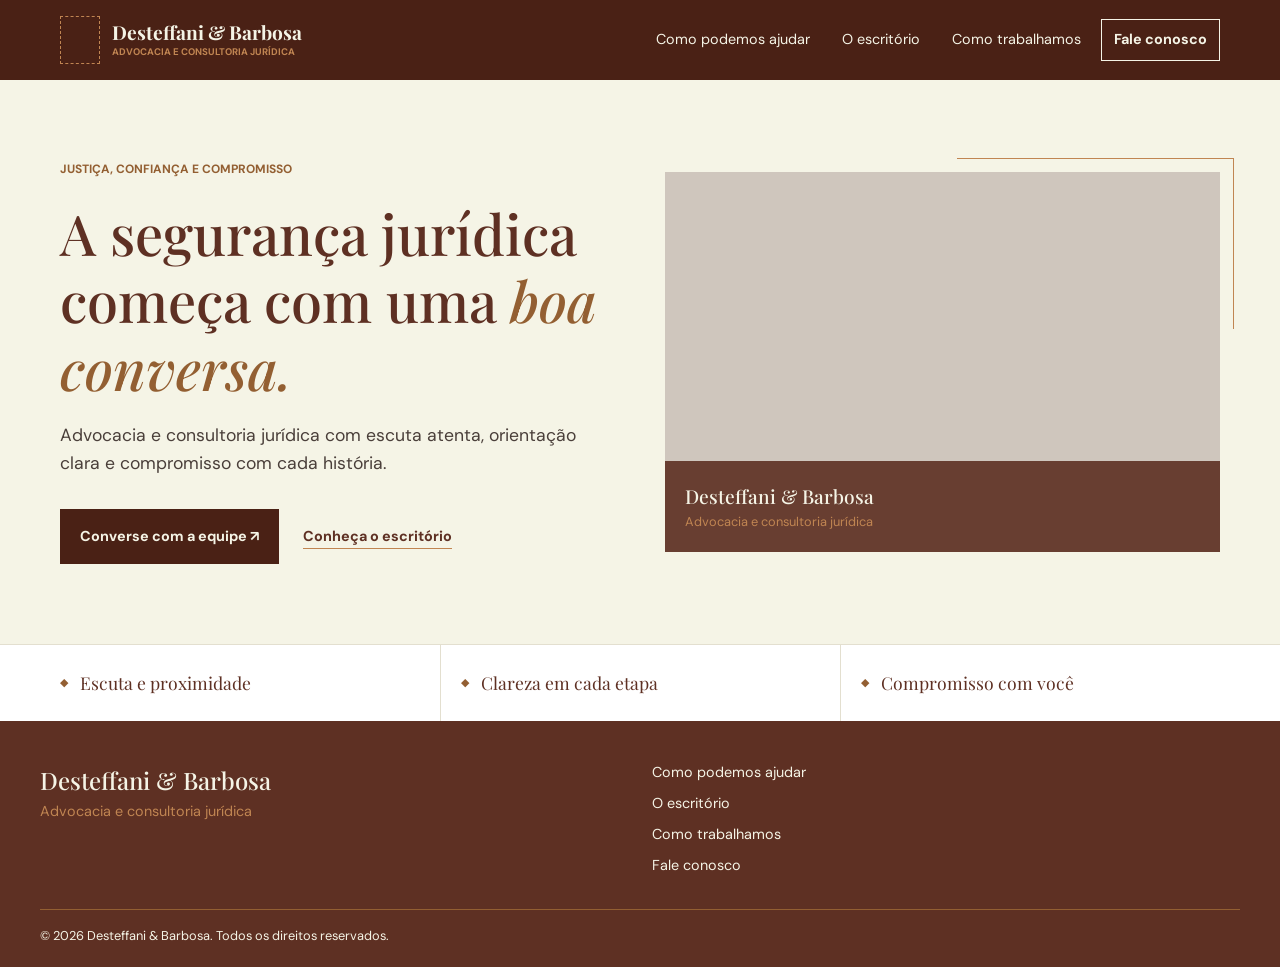
==== index.html @ bb2451e8 "Desenvolvimento das primeiras páginas (html + css)" ====
<!DOCTYPE html>
<html lang="pt-br">
    <head>
        <meta charset="UTF-8">
        <meta name="viewport" content="width=device-width, initial-scale=1.0">
        <link rel="stylesheet" href="index.css">
        <title>Desteffani &amp; Barbosa | Advocacia e Consultoria Jurídica</title>
    </head>
    <body>
        <header class="cabecalho">
            <div class="cabecalho-conteudo">
                <a href="index.html" class="logo-link">
                    <!-- Espaço da logo (trocar por <img> depois) -->
                    <div class="logo-imagem"></div>
                    <div class="logo-texto">
                        <strong>Desteffani &amp; Barbosa</strong>
                        <span>Advocacia e consultoria jurídica</span>
                    </div>
                </a>

                <input type="checkbox" class="menu-toggle" id="menu-toggle">
                <label for="menu-toggle" class="menu-botao" aria-label="Abrir menu">
                    <span></span>
                    <span></span>
                    <span></span>
                </label>

                <nav class="menu">
                    <a href="index.html">Como podemos ajudar</a>
                    <a href="index.html">O escritório</a>
                    <a href="index.html">Como trabalhamos</a>
                    <a href="index.html" class="menu-contato">Fale conosco</a>
                </nav>
            </div>
        </header>

        <main>
            <section class="hero">
                <div class="hero-conteudo">
                    <div class="hero-texto">
                        <p class="rotulo">Justiça, confiança e compromisso</p>
                        <h1>A segurança jurídica começa com uma <em>boa conversa.</em></h1>
                        <p class="hero-descricao">Advocacia e consultoria jurídica com escuta atenta, orientação clara e compromisso com cada história.</p>
                        <div class="hero-botoes">
                            <a href="index.html" class="botao">Converse com a equipe &#8599;</a>
                            <a href="index.html" class="link-simples">Conheça o escritório</a>
                        </div>
                    </div>

                    <div class="hero-imagem">
                        <!-- Espaço da imagem (trocar por <img> depois) -->
                        <div class="hero-imagem-espaco"></div>
                        <div class="hero-imagem-legenda">
                            <h2>Desteffani &amp; Barbosa</h2>
                            <p>Advocacia e consultoria jurídica</p>
                        </div>
                        <div class="hero-imagem-detalhe"></div>
                    </div>
                </div>
            </section>

            <section class="destaques">
                <div class="destaques-conteudo">
                    <div class="destaque">
                        <span class="destaque-icone">&#9670;</span>
                        <p>Escuta e proximidade</p>
                    </div>
                    <div class="destaque">
                        <span class="destaque-icone">&#9670;</span>
                        <p>Clareza em cada etapa</p>
                    </div>
                    <div class="destaque">
                        <span class="destaque-icone">&#9670;</span>
                        <p>Compromisso com você</p>
                    </div>
                </div>
            </section>

            <!-- <section class="servicos">
                <div class="servicos-conteudo">
                    <p class="rotulo">Como podemos ajudar</p>
                     Conteúdo desta seção ainda não aparece no design              </div>
            </section> -->
        </main>

        <footer class="rodape">
            <div class="rodape-conteudo">
                <div class="rodape-marca">
                    <h2>Desteffani &amp; Barbosa</h2>
                    <p>Advocacia e consultoria jurídica</p>
                </div>
                <nav class="rodape-links">
                    <a href="index.html">Como podemos ajudar</a>
                    <a href="index.html">O escritório</a>
                    <a href="index.html">Como trabalhamos</a>
                    <a href="index.html">Fale conosco</a>
                </nav>
            </div>
            <p class="rodape-copy">© 2026 Desteffani &amp; Barbosa. Todos os direitos reservados.</p>
        </footer>
    </body>
</html>
---- index.css ----
@import url('https://fonts.googleapis.com/css2?family=DM+Sans:ital,wght@0,400;0,500;0,700&family=Playfair+Display:ital,wght@0,400;0,500;0,700;1,400;1,500;1,700&display=swap');
:root {
  --fonte-titulo: "Playfair Display", serif;
  --fonte-texto: "DM Sans", sans-serif;
  --marrom: #5e3023;
  --marrom-escuro: #4a2115;
  --marrom-translucido: #5e3023e6;
  --dourado: #c08552;
  --bronze: #935f32;
  --creme: #f5f4e6;
  --branco: #ffffff;
  --texto: #4a3f3a;
  --linha: #e3dfcf;
  --espaco-imagem: #cfc6bd;
}

*{
  box-sizing: border-box;
  margin: 0;
  padding: 0;
}

body {
  font-family: var(--fonte-texto);
  background-color: var(--creme);
  color: var(--texto);
  line-height: 1.6;
}

/* CABEÇALHO */
.cabecalho {
  position: sticky;
  top: 0;
  z-index: 100;
  width: 100%;
  background-color: var(--marrom-escuro);
}

.cabecalho-conteudo {
  position: relative;
  max-width: 1200px;
  margin: 0 auto;
  padding: 16px 20px;
  display: flex;
  align-items: center;
  justify-content: space-between;
}

.logo-link {
  display: flex;
  align-items: center;
  gap: 12px;
  text-decoration: none;
}

.logo-imagem {
  width: 40px;
  height: 48px;
  border: 1px dashed var(--dourado);
}

.logo-texto strong {
  display: block;
  font-family: var(--fonte-titulo);
  font-size: 1.2rem;
  color: var(--creme);
  line-height: 1.2;
}

.logo-texto span {
  display: block;
  font-size: 0.6rem;
  font-weight: 700;
  text-transform: uppercase;
  color: var(--dourado);
}

/* MENU (desktop) */
.menu {
  display: flex;
  align-items: center;
  gap: 8px;
}

.menu a {
  text-decoration: none;
  color: var(--creme);
  font-size: 0.9rem;
  padding: 8px 12px;
  transition: background-color 0.2s, color 0.2s;
}

.menu a:hover {
  color: var(--dourado);
}

.menu a.menu-contato {
  border: 1px solid var(--creme);
  font-weight: 700;
}

.menu a.menu-contato:hover {
  background-color: var(--creme);
  color: var(--marrom-escuro);
}

/* o checkbox e o hambúrguer ficam ocultos no desktop */
.menu-toggle {
  position: absolute;
  opacity: 0;
  pointer-events: none;
}

.menu-botao {
  display: none;
}

@media (max-width: 800px) {
  .menu-botao {
    display: flex;
    flex-direction: column;
    gap: 5px;
    padding: 8px;
    cursor: pointer;
  }

  .menu-botao span {
    width: 26px;
    height: 3px;
    background-color: var(--creme);
    border-radius: 2px;
    transition: transform 0.3s, opacity 0.3s;
  }

  .menu-toggle:checked + .menu-botao span:nth-child(1) {
    transform: translateY(8px) rotate(45deg);
  }

  .menu-toggle:checked + .menu-botao span:nth-child(2) {
    opacity: 0;
  }

  .menu-toggle:checked + .menu-botao span:nth-child(3) {
    transform: translateY(-8px) rotate(-45deg);
  }

  .menu {
    position: absolute;
    top: 100%;
    right: 0;
    left: 0;
    background-color: var(--marrom-escuro);
    flex-direction: column;
    align-items: stretch;
    gap: 0;
    overflow: hidden;
    max-height: 0;
    transition: max-height 0.3s ease-out, padding 0.3s ease-out;
  }

  .menu-toggle:checked ~ .menu {
    max-height: 320px;
    padding: 12px 20px 20px;
  }

  .menu a.menu-contato {
    text-align: center;
    margin-top: 8px;
  }
}

/* HERO */
.hero-conteudo {
  display: grid;
  grid-template-columns: 1fr;
  gap: 50px;
  align-items: center;
  max-width: 1200px;
  margin: 0 auto;
  padding: 50px 20px;
}

.rotulo {
  font-size: 0.75rem;
  font-weight: 700;
  text-transform: uppercase;
  color: var(--bronze);
}

.hero-texto h1 {
  font-family: var(--fonte-titulo);
  font-size: 2.5rem;
  font-weight: 500;
  line-height: 1.2;
  color: var(--marrom);
  margin: 20px 0;
}

.hero-texto h1 em {
  color: var(--bronze);
  font-style: italic;
}

.hero-descricao {
  font-size: 1.1rem;
  max-width: 520px;
}

.hero-botoes {
  display: flex;
  flex-wrap: wrap;
  align-items: center;
  gap: 24px;
  margin-top: 32px;
}

.botao {
  background-color: var(--marrom-escuro);
  color: var(--creme);
  text-decoration: none;
  font-size: 0.9rem;
  font-weight: 700;
  padding: 16px 20px;
  transition: background-color 0.2s;
}

.botao:hover {
  background-color: var(--bronze);
}

.link-simples {
  color: var(--marrom);
  text-decoration: none;
  font-size: 0.9rem;
  font-weight: 700;
  border-bottom: 1px solid var(--dourado);
  transition: color 0.2s;
}

.link-simples:hover {
  color: var(--bronze);
}

/* imagem do hero (espaço reservado) */
.hero-imagem {
  position: relative;
}

.hero-imagem-espaco {
  width: 100%;
  height: 300px;
  background-color: var(--espaco-imagem);
}

.hero-imagem-legenda {
  position: absolute;
  bottom: 0;
  left: 0;
  right: 0;
  padding: 20px;
  background-color: var(--marrom-translucido);
  color: var(--creme);
}

.hero-imagem-legenda h2 {
  font-family: var(--fonte-titulo);
  font-size: 1.2rem;
  font-weight: 500;
}

.hero-imagem-legenda p {
  font-size: 0.8rem;
  color: var(--dourado);
}

.hero-imagem-detalhe {
  position: absolute;
  top: -10px;
  right: -10px;
  width: 50%;
  height: 45%;
  border-top: 1px solid var(--dourado);
  border-right: 1px solid var(--dourado);
  z-index: -1;
}

@media (min-width: 600px) {
  .hero-texto h1 { font-size: 3rem; }
  .hero-imagem-espaco { height: 380px; }
}

@media (min-width: 900px) {
  .hero-conteudo {
    grid-template-columns: 1fr 1fr;
    padding: 80px 20px;
  }
  .hero-texto h1 { font-size: 3.5rem; }
  .hero-imagem-espaco { height: 380px; }
  .hero-imagem-detalhe {
    top: -14px;
    right: -14px;
  }
}

/* DESTAQUES */
.destaques {
  background-color: var(--branco);
  border-top: 1px solid var(--linha);
}

.destaques-conteudo {
  display: grid;
  grid-template-columns: 1fr;
  max-width: 1200px;
  margin: 0 auto;
}

.destaque {
  display: flex;
  align-items: center;
  gap: 12px;
  padding: 24px 20px;
  border-top: 1px solid var(--linha);
}

.destaque:first-child {
  border-top: none;
}

.destaque-icone {
  color: var(--bronze);
  font-size: 0.7rem;
}

.destaque p {
  font-family: var(--fonte-titulo);
  font-size: 1.1rem;
  color: var(--marrom);
}

@media (min-width: 900px) {
  .destaques-conteudo { grid-template-columns: repeat(3, 1fr); }
  .destaque {
    border-top: none;
    border-left: 1px solid var(--linha);
  }
  .destaque:first-child { border-left: none; }
}

/* SERVIÇOS */
.servicos {
  background-color: var(--marrom-escuro);
  padding: 80px 20px;
}

.servicos-conteudo {
  max-width: 1200px;
  margin: 0 auto;
}

.servicos .rotulo {
  color: var(--dourado);
}

/* RODAPÉ */
.rodape {
  background-color: var(--marrom);
  color: var(--creme);
  padding: 40px 20px 20px;
}

.rodape-conteudo {
  display: grid;
  grid-template-columns: 1fr;
  gap: 24px;
  max-width: 1200px;
  margin: 0 auto;
}

.rodape-marca h2 {
  font-family: var(--fonte-titulo);
  font-size: 1.5rem;
  font-weight: 500;
}

.rodape-marca p {
  font-size: 0.9rem;
  color: var(--dourado);
}

.rodape-links {
  display: flex;
  flex-direction: column;
  gap: 8px;
}

.rodape-links a {
  color: var(--creme);
  text-decoration: none;
  font-size: 0.9rem;
}

.rodape-links a:hover {
  color: var(--dourado);
  text-decoration: underline;
}

.rodape-copy {
  max-width: 1200px;
  margin: 32px auto 0;
  padding-top: 16px;
  border-top: 1px solid var(--bronze);
  font-size: 0.8rem;
}

@media (min-width: 600px) {
  .rodape-conteudo { grid-template-columns: 1fr 1fr; }
}
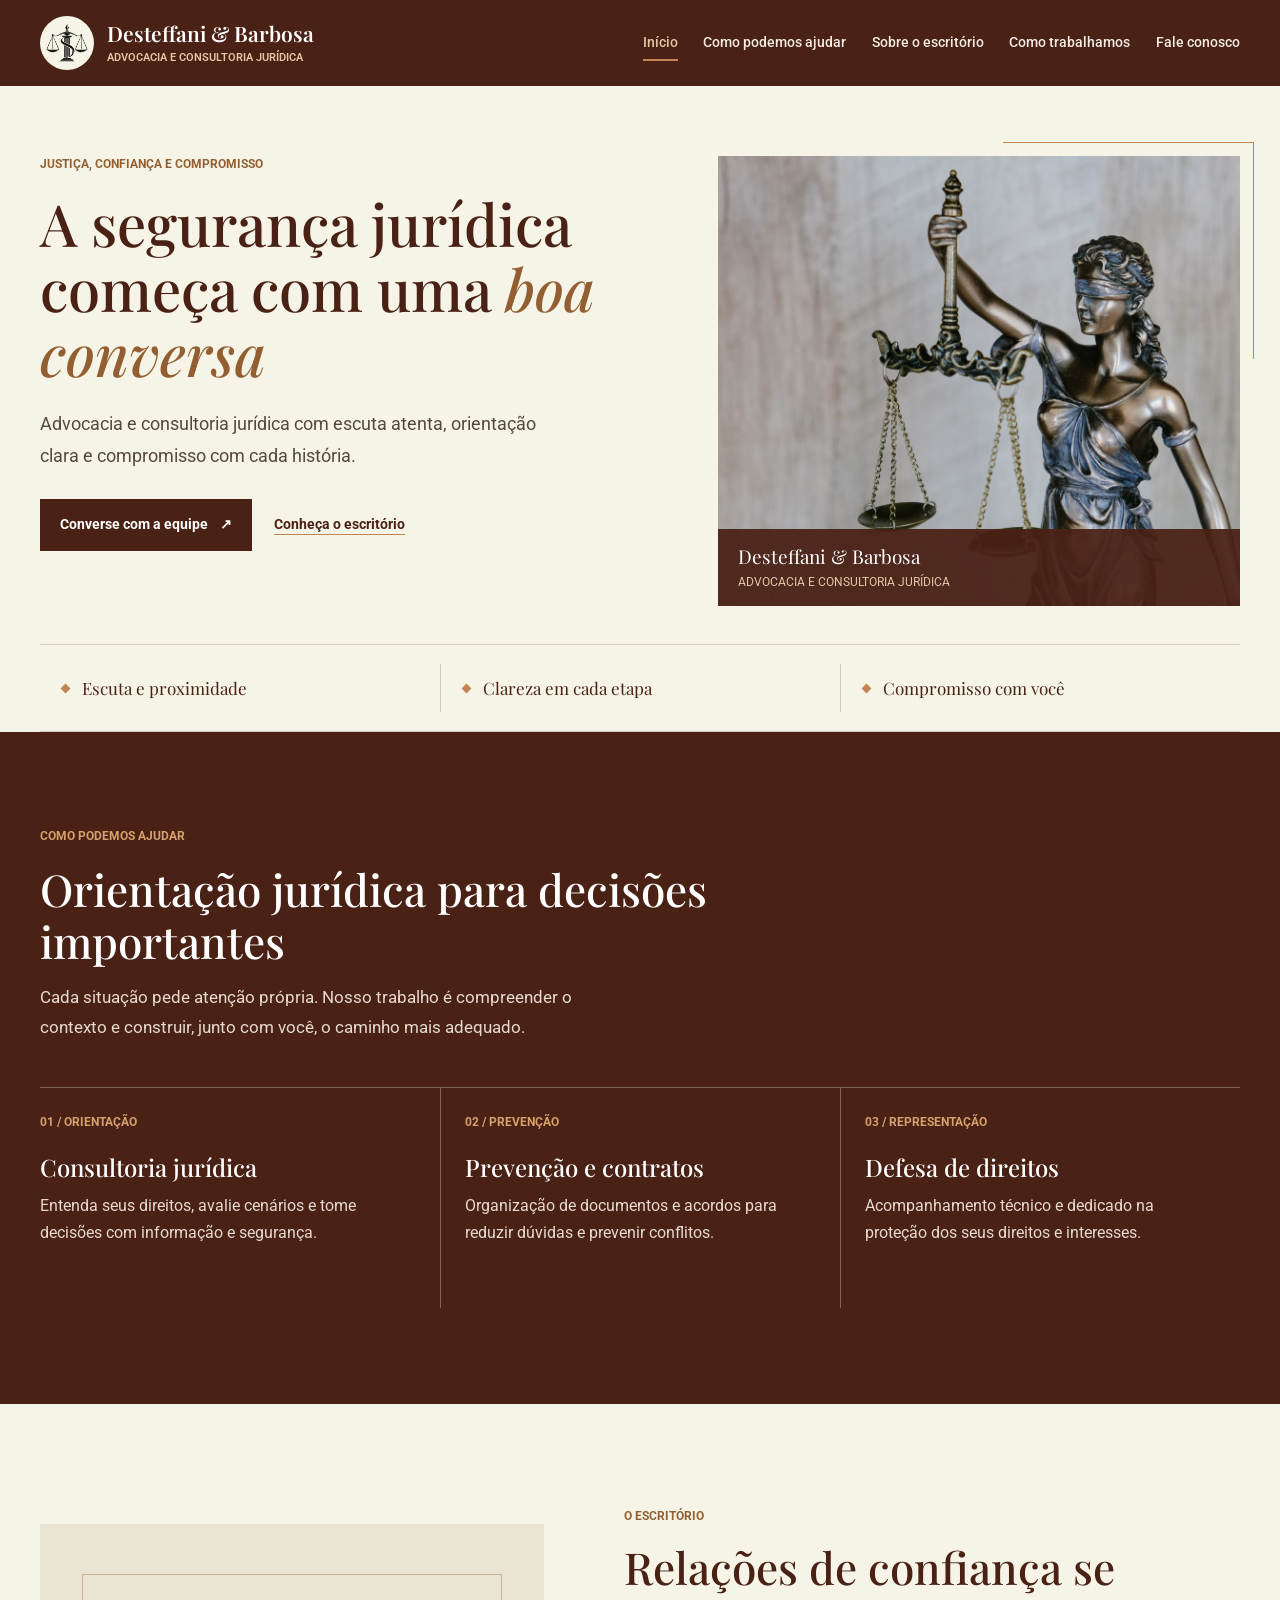
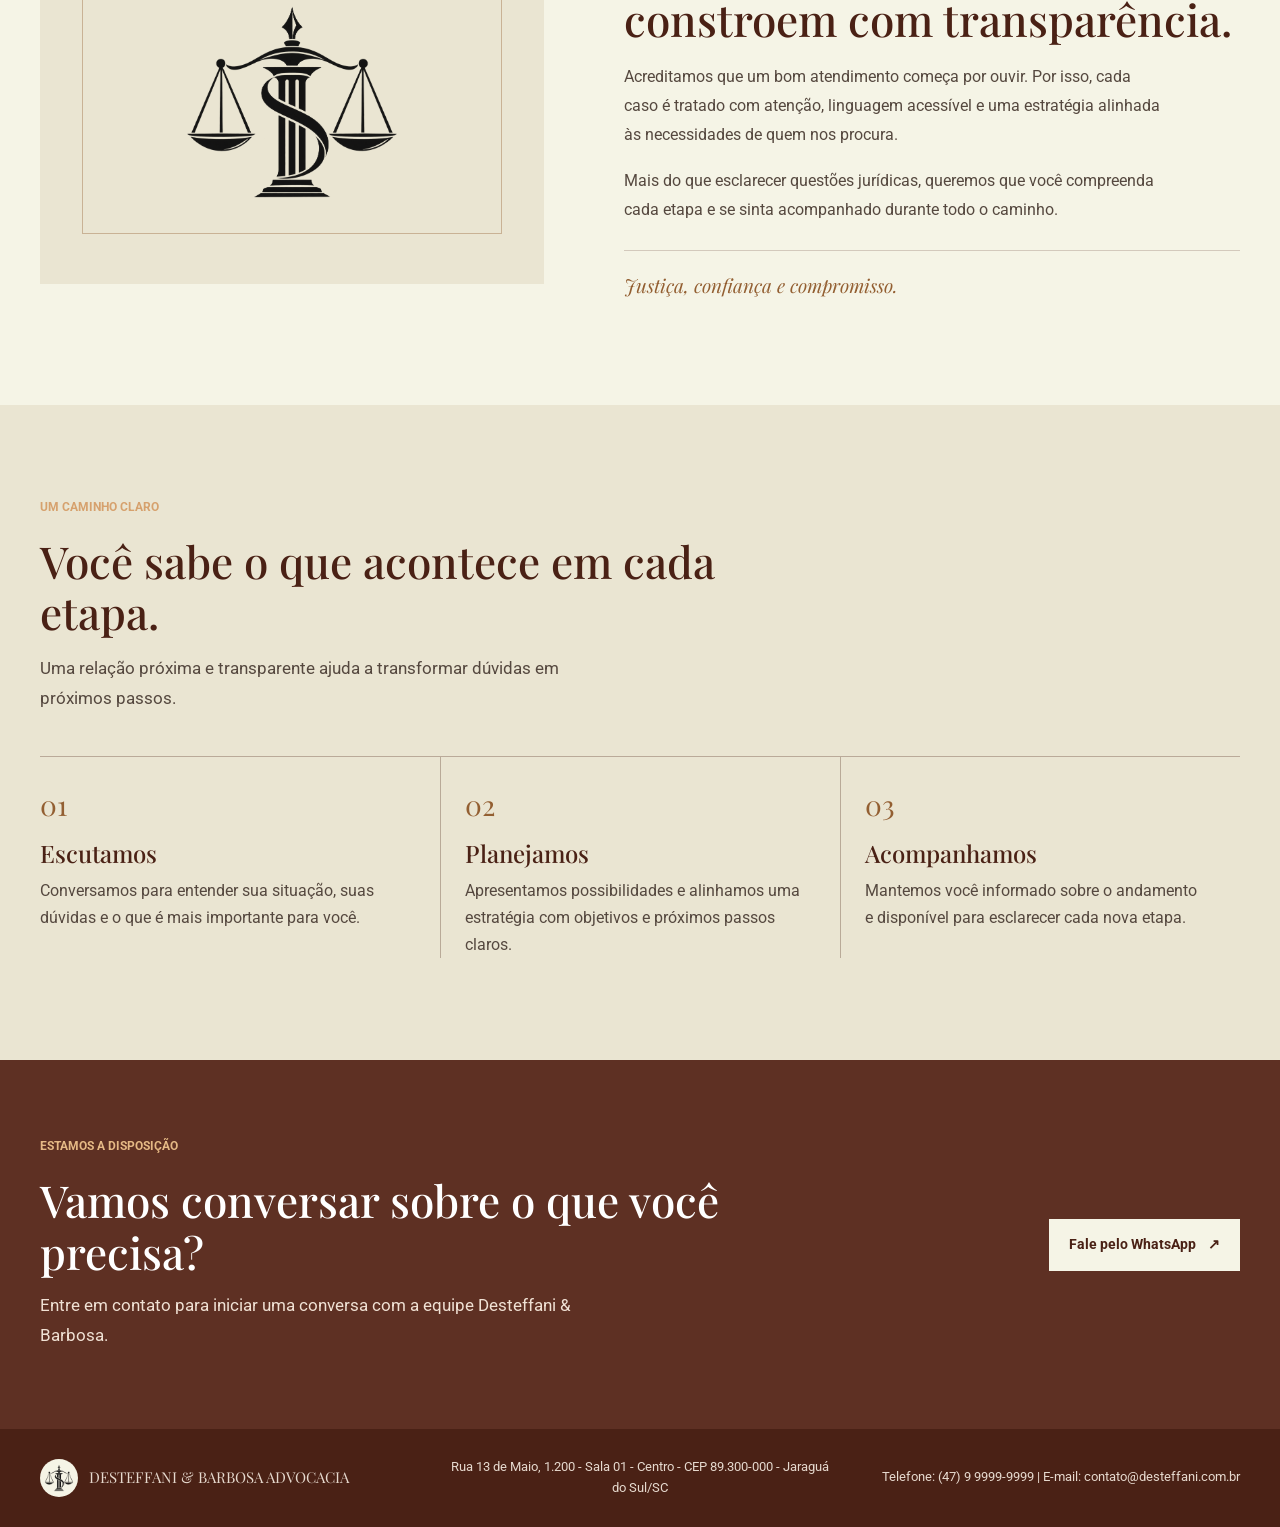
==== commit dd4b5adf: "feat: new user page" ====
--- a/index.html
+++ b/index.html
@@ -1,102 +1,152 @@
 <!DOCTYPE html>
-<html lang="pt-br">
-    <head>
-        <meta charset="UTF-8">
-        <meta name="viewport" content="width=device-width, initial-scale=1.0">
-        <link rel="stylesheet" href="index.css">
-        <title>Desteffani &amp; Barbosa | Advocacia e Consultoria Jurídica</title>
-    </head>
-    <body>
-        <header class="cabecalho">
-            <div class="cabecalho-conteudo">
-                <a href="index.html" class="logo-link">
-                    <!-- Espaço da logo (trocar por <img> depois) -->
-                    <div class="logo-imagem"></div>
-                    <div class="logo-texto">
-                        <strong>Desteffani &amp; Barbosa</strong>
-                        <span>Advocacia e consultoria jurídica</span>
-                    </div>
-                </a>
+<html lang="en">
+<head>
+    <meta charset="UTF-8">
+    <meta name="viewport" content="width=device-width, initial-scale=1.0">
+    <link rel="stylesheet" href="https://fonts.googleapis.com/css2?family=Material+Symbols+Outlined:opsz,wght,FILL,GRAD@20..48,100..700,0..1,-50..200&icon_names=menu"/>
+    <link rel="preconnect" href="https://fonts.googleapis.com">
+    <link rel="preconnect" href="https://fonts.gstatic.com" crossorigin>
+    <link href="https://fonts.googleapis.com/css2?family=Playfair+Display:ital,wght@0,400..900;1,400..900&display=swap" rel="stylesheet">
+    <link href="https://fonts.googleapis.com/css2?family=Roboto:ital,wght@0,300..700;1,300..700&display=swap" rel="stylesheet">
+    <title>DESTEFFANI & BARBOSA ADVOCACIA</title>
+    <link rel="stylesheet" href="./style.css">
+    <script src="./script.js" defer></script>
+</head>
+<body>
+    <header>
+        <div id="header-titulo">
+            <img src="./imgs/logo.png" alt="Logotipo da empresa">
+            <div id="header-titulo-texto">
+                <p id="nome-empresa">Desteffani & Barbosa</p>
+                <p id="subtitulo">ADVOCACIA E CONSULTORIA JURÍDICA</p>
+            </div>
+        </div>
+        
+        <span class="material-symbols-outlined" id="menu-icon">menu</span>
 
-                <input type="checkbox" class="menu-toggle" id="menu-toggle">
-                <label for="menu-toggle" class="menu-botao" aria-label="Abrir menu">
-                    <span></span>
-                    <span></span>
-                    <span></span>
-                </label>
+        <nav id="nav-bar">
+            <ul id="nav-list">
+                <li><a href="#inicio">Início</a></li>
+                <li><a href="#atuacao">Como podemos ajudar</a></li>
+                <li><a href="#escritorio">Sobre o escritório</a></li>
+                <li><a href="#processo">Como trabalhamos</a></li>
+                <li><a href="#contato">Fale conosco</a></li>
+            </ul>
+        </nav>
+    </header>
 
-                <nav class="menu">
-                    <a href="index.html">Como podemos ajudar</a>
-                    <a href="index.html">O escritório</a>
-                    <a href="index.html">Como trabalhamos</a>
-                    <a href="index.html" class="menu-contato">Fale conosco</a>
-                </nav>
+    <section id="inicio">
+        <div id="inicio-texto">
+            <p>JUSTIÇA, CONFIANÇA E COMPROMISSO</p>
+            <h1>A segurança jurídica começa com uma <em>boa conversa</em></h1>
+            <p>Advocacia e consultoria jurídica com escuta atenta, orientação clara e compromisso com cada história.</p>
+
+            <button id="botao-contato-1">Converse com a equipe <span aria-hidden="true">↗</span></button>
+            <a href="#escritorio">Conheça o escritório</a>
+        </div>
+
+        <div id="inicio-imagem">
+            <img src="./imgs/estatua-da-justica.avif" alt="Estátua da justiça segurando uma balança e uma espada" id="estatua-da-justica">
+            <figcaption>
+                <p id="nome-empresa">Desteffani & Barbosa</p>
+                <p id="subtitulo">ADVOCACIA E CONSULTORIA JURÍDICA</p>
+            </figcaption>
+        </div>
+
+        <div id="inicio-pontos">
+            <div><span class="ponto-topic"></span><p>Escuta e proximidade</p></div>
+            <div><span class="ponto-topic"></span><p>Clareza em cada etapa</p></div>
+            <div><span class="ponto-topic"></span><p>Compromisso com você</p></div>
+        </div>
+    </section>
+
+    <section id="atuacao">
+        <div id="atuacao-texto">
+            <p>Como podemos ajudar</p>
+            <h2>Orientação jurídica para decisões importantes</h2>
+            <p>Cada situação pede atenção própria. Nosso trabalho é compreender o contexto e construir, junto com você, o caminho mais adequado.</p>
+        </div>
+
+        <div id="atuacao-cards">
+            <div id="card-1">
+                <p>01 / ORIENTAÇÃO</p>
+                <h3>Consultoria jurídica</h3>
+                <p>Entenda seus direitos, avalie cenários e tome decisões com informação e segurança.</p>
             </div>
-        </header>
+            <div id="card-2">
+                <p>02 / PREVENÇÃO</p>
+                <h3>Prevenção e contratos</h3>
+                <p>Organização de documentos e acordos para reduzir dúvidas e prevenir conflitos.</p>
+            </div>
+            <div id="card-3">
+                <p>03 / REPRESENTAÇÃO</p>
+                <h3>Defesa de direitos</h3>
+                <p>Acompanhamento técnico e dedicado na proteção dos seus direitos e interesses.</p>
+            </div>
+        </div>
+    </section>
 
-        <main>
-            <section class="hero">
-                <div class="hero-conteudo">
-                    <div class="hero-texto">
-                        <p class="rotulo">Justiça, confiança e compromisso</p>
-                        <h1>A segurança jurídica começa com uma <em>boa conversa.</em></h1>
-                        <p class="hero-descricao">Advocacia e consultoria jurídica com escuta atenta, orientação clara e compromisso com cada história.</p>
-                        <div class="hero-botoes">
-                            <a href="index.html" class="botao">Converse com a equipe &#8599;</a>
-                            <a href="index.html" class="link-simples">Conheça o escritório</a>
-                        </div>
-                    </div>
+    <section id="escritorio">
+        <div id="escritorio-img">
+            <span><img src="./imgs/logo.png" alt="Logotipo da empresa"></span>
+        </div>
 
-                    <div class="hero-imagem">
-                        <!-- Espaço da imagem (trocar por <img> depois) -->
-                        <div class="hero-imagem-espaco"></div>
-                        <div class="hero-imagem-legenda">
-                            <h2>Desteffani &amp; Barbosa</h2>
-                            <p>Advocacia e consultoria jurídica</p>
-                        </div>
-                        <div class="hero-imagem-detalhe"></div>
-                    </div>
-                </div>
-            </section>
+        <div id="escritorio-texto">
+            <p>O ESCRITÓRIO</p>
+            <h2>Relações de confiança se constroem com transparência.</h2>
+            <p>Acreditamos que um bom atendimento começa por ouvir. Por isso, cada caso é tratado com atenção, linguagem acessível e uma estratégia alinhada às necessidades de quem nos procura.</p>
+            <p>Mais do que esclarecer questões jurídicas, queremos que você compreenda cada etapa e se sinta acompanhado durante todo o caminho.</p>
+            <span><p>Justiça, confiança e compromisso.</p></span>
+        </div>
+    </section>
 
-            <section class="destaques">
-                <div class="destaques-conteudo">
-                    <div class="destaque">
-                        <span class="destaque-icone">&#9670;</span>
-                        <p>Escuta e proximidade</p>
-                    </div>
-                    <div class="destaque">
-                        <span class="destaque-icone">&#9670;</span>
-                        <p>Clareza em cada etapa</p>
-                    </div>
-                    <div class="destaque">
-                        <span class="destaque-icone">&#9670;</span>
-                        <p>Compromisso com você</p>
-                    </div>
-                </div>
-            </section>
+    <section id="processo">
+        <div id="processo-texto">
+            <p>UM CAMINHO CLARO</p>
+            <h2>Você sabe o que acontece em cada etapa.</h2>
+            <p>Uma relação próxima e transparente ajuda a transformar dúvidas em próximos passos.</p>
+        </div>
 
-            <!-- <section class="servicos">
-                <div class="servicos-conteudo">
-                    <p class="rotulo">Como podemos ajudar</p>
-                     Conteúdo desta seção ainda não aparece no design              </div>
-            </section> -->
-        </main>
+        <div id="processo-cards">
+            <div id="card-1">
+                <p>01</p>
+                <h3>Escutamos</h3>
+                <p>Conversamos para entender sua situação, suas dúvidas e o que é mais importante para você.</p>
+            </div>
+            <div id="card-2">
+                <p>02</p>
+                <h3>Planejamos</h3>
+                <p>Apresentamos possibilidades e alinhamos uma estratégia com objetivos e próximos passos claros.</p>
+            </div>
+            <div id="card-3">
+                <p>03</p>
+                <h3>Acompanhamos</h3>
+                <p>Mantemos você informado sobre o andamento e disponível para esclarecer cada nova etapa.</p>
+            </div>
+        </div>
+    </section>
 
-        <footer class="rodape">
-            <div class="rodape-conteudo">
-                <div class="rodape-marca">
-                    <h2>Desteffani &amp; Barbosa</h2>
-                    <p>Advocacia e consultoria jurídica</p>
-                </div>
-                <nav class="rodape-links">
-                    <a href="index.html">Como podemos ajudar</a>
-                    <a href="index.html">O escritório</a>
-                    <a href="index.html">Como trabalhamos</a>
-                    <a href="index.html">Fale conosco</a>
-                </nav>
+    <section id="contato">
+        <div id="contato-texto">
+            <p>ESTAMOS A DISPOSIÇÃO</p>
+            <h2>Vamos conversar sobre o que você precisa?</h2>
+            <p>Entre em contato para iniciar uma conversa com a equipe Desteffani & Barbosa.</p>
+        </div>
+
+        <div id="contato-botao">
+            <button id="botao-contato-2">Fale pelo WhatsApp <span aria-hidden="true">↗</span></button>
+        </div>
+    </section>
+
+    <footer>
+        <div id="footer-texto">
+            <div>
+                <img src="./imgs/logo.png" alt="Logotipo da empresa">
+                <p>DESTEFFANI & BARBOSA ADVOCACIA</p>
             </div>
-            <p class="rodape-copy">© 2026 Desteffani &amp; Barbosa. Todos os direitos reservados.</p>
-        </footer>
-    </body>
-</html>
+            <p>Rua 13 de Maio, 1.200 - Sala 01 - Centro - CEP 89.300-000 - Jaraguá do Sul/SC</p>
+            <p>Telefone: (47) 9 9999-9999 | E-mail: contato@desteffani.com.br</p>
+        </div>
+    </footer>
+</body>
+</html>
--- a/style.css
+++ b/style.css
@@ -0,0 +1,1035 @@
+:root {
+    --cor-cafe-claro: #5E3023;
+    --cor-cafe-escuro: #4A2115;
+    --cor-marrom-claro: #C08552;
+    --cor-marrom-escuro: #935F32;
+    --cor-bege: #F5F4E6;
+    --cor-branco: #FFFFFF;
+    --cor-linhas: rgba(74, 33, 21, 0.2);
+    --cor-preto: #000000;
+    --fonte-titulo: "Playfair Display", Georgia, serif;
+    --fonte-texto: "Roboto", Arial, sans-serif;
+}
+
+* {
+    box-sizing: border-box;
+    margin: 0;
+    padding: 0;
+}
+
+html {
+    scroll-behavior: smooth;
+    scroll-padding-top: 100px;
+}
+
+body {
+    background: var(--cor-bege);
+    color: #211A16;
+    font-family: var(--fonte-texto);
+    font-size: 17px;
+    line-height: 1.7;
+}
+
+a {
+    color: inherit;
+    -webkit-tap-highlight-color: transparent;
+}
+
+button {
+    font: inherit;
+    -webkit-tap-highlight-color: transparent;
+}
+
+a:focus-visible,
+button:focus-visible,
+#menu-icon:focus-visible {
+    outline: 3px solid var(--cor-marrom-claro);
+    outline-offset: 4px;
+}
+
+img {
+    display: block;
+    max-width: 100%;
+}
+
+header {
+    position: sticky;
+    top: 0;
+    z-index: 1000;
+    background-color: var(--cor-cafe-escuro);
+    min-height: 86px;
+    width: 100%;
+    display: flex;
+    justify-content: space-between;
+    align-items: center;
+    gap: 28px;
+    padding: 12px max(24px, calc((100% - 1200px) / 2));
+}
+
+#header-titulo {
+    display: flex;
+    align-items: center;
+    flex: 0 0 auto;
+    gap: 13px;
+}
+
+#header-titulo img {
+    width: 54px;
+    height: 54px;
+    padding: 5px;
+    border-radius: 50%;
+    background: var(--cor-bege);
+    object-fit: contain;
+}
+
+#header-titulo-texto {
+    line-height: 1.3;
+}
+
+header #nome-empresa {
+    color: var(--cor-branco);
+    font-family: var(--fonte-titulo);
+    font-size: 21px;
+    font-weight: 600;
+}
+
+header #subtitulo {
+    margin-top: 3px;
+    color: #E4C5A6;
+    font-family: var(--fonte-texto);
+    font-size: 11px;
+    font-weight: 600;
+    line-height: 1.35;
+}
+
+#menu-icon {
+    display: none;
+}
+
+#nav-bar {
+    display: flex;
+    align-items: center;
+}
+
+#nav-list {
+    display: flex;
+    align-items: center;
+    gap: clamp(14px, 2vw, 28px);
+    list-style: none;
+}
+
+header li a {
+    position: relative;
+    display: inline-flex;
+    align-items: center;
+    min-height: 44px;
+    color: #F5EDE4;
+    font-family: var(--fonte-texto);
+    font-size: 14px;
+    font-weight: 500;
+    text-decoration: none;
+    transition: color 180ms ease;
+}
+
+header li a::after {
+    position: absolute;
+    right: 0;
+    bottom: 4px;
+    left: 0;
+    height: 2px;
+    background: var(--cor-marrom-claro);
+    content: "";
+    transform: scaleX(0);
+    transform-origin: left;
+    transition: transform 180ms ease;
+}
+
+header li a:hover,
+header li a[aria-current="location"] {
+    color: #E4C5A6;
+}
+
+header li a:hover::after,
+header li a[aria-current="location"]::after {
+    transform: scaleX(1);
+}
+
+section {
+    scroll-margin-top: 100px;
+}
+
+#inicio {
+    width: min(1200px, calc(100% - 64px));
+    min-height: 0;
+    margin: 0 auto;
+    padding: 70px 0 0;
+    display: grid;
+    grid-template-columns: minmax(0, 1fr) minmax(360px, 0.86fr);
+    align-items: center;
+    column-gap: 72px;
+}
+
+#inicio-texto {
+    grid-column: 1;
+    grid-row: 1;
+}
+
+#inicio-texto > p:first-child,
+#atuacao-texto > p:first-child,
+#escritorio-texto > p:first-child,
+#processo-texto > p:first-child,
+#contato-texto > p:first-child {
+    margin-bottom: 18px;
+    color: var(--cor-marrom-escuro);
+    font-size: 12px;
+    font-weight: 700;
+    line-height: 1.45;
+    text-transform: uppercase;
+}
+
+#inicio-texto h1 {
+    max-width: 620px;
+    color: var(--cor-cafe-escuro);
+    font-family: var(--fonte-titulo);
+    font-size: 58px;
+    font-weight: 500;
+    line-height: 1.12;
+}
+
+#inicio-texto h1 em {
+    color: var(--cor-marrom-escuro);
+    font-weight: 500;
+}
+
+#inicio-texto h1 + p {
+    max-width: 52ch;
+    margin-top: 22px;
+    color: #55483F;
+    font-size: 18px;
+    line-height: 1.75;
+}
+
+#botao-contato-1,
+#botao-contato-2 {
+    min-height: 52px;
+    margin-top: 28px;
+    padding: 0 20px;
+    border: 0;
+    display: inline-flex;
+    align-items: center;
+    justify-content: center;
+    gap: 12px;
+    background: var(--cor-cafe-escuro);
+    color: var(--cor-branco);
+    cursor: pointer;
+    font-size: 14px;
+    font-weight: 700;
+    transition: background 180ms ease, transform 180ms ease;
+}
+
+#botao-contato-1:hover,
+#botao-contato-2:hover {
+    background: var(--cor-cafe-claro);
+    transform: translateY(-2px);
+}
+
+#inicio-texto > a {
+    margin: 0 0 0 18px;
+    color: var(--cor-cafe-escuro);
+    font-size: 14px;
+    font-weight: 700;
+    text-decoration-color: var(--cor-marrom-claro);
+    text-underline-offset: 5px;
+}
+
+#inicio-imagem {
+    position: relative;
+    grid-column: 2;
+    grid-row: 1 / 3;
+    min-width: 0;
+    margin: 0;
+}
+
+#inicio-imagem::before {
+    position: absolute;
+    top: -14px;
+    right: -14px;
+    width: 48%;
+    height: 48%;
+    border-top: 1px solid var(--cor-marrom-claro);
+    border-right: 1px solid var(--cor-marrom-claro);
+    content: "";
+    pointer-events: none;
+}
+
+#estatua-da-justica {
+    width: 100%;
+    height: 450px;
+    background: #EAE5D2;
+    object-fit: cover;
+    object-position: center;
+}
+
+#inicio-imagem figcaption {
+    position: absolute;
+    right: 0;
+    bottom: 0;
+    left: 0;
+    padding: 15px 20px;
+    background: rgba(74, 33, 21, 0.93);
+    color: var(--cor-branco);
+}
+
+#inicio-imagem #nome-empresa {
+    color: var(--cor-branco);
+    font-family: var(--fonte-titulo);
+    font-size: 19px;
+    line-height: 1.35;
+}
+
+#inicio-imagem #subtitulo {
+    margin-top: 3px;
+    color: #E4C5A6;
+    font-size: 12px;
+    line-height: 1.5;
+}
+
+#inicio-pontos {
+    grid-column: 1 / -1;
+    grid-row: 3;
+    min-height: 88px;
+    margin-top: 38px;
+    border-top: 1px solid var(--cor-linhas);
+    border-bottom: 1px solid var(--cor-linhas);
+    display: grid;
+    grid-template-columns: repeat(3, 1fr);
+    align-items: center;
+}
+
+#inicio-pontos > div {
+    min-height: 48px;
+    padding: 8px 22px;
+    display: flex;
+    align-items: center;
+    gap: 13px;
+    color: var(--cor-cafe-escuro);
+    font-family: var(--fonte-titulo);
+    font-size: 17px;
+}
+
+#inicio-pontos > div + div {
+    border-left: 1px solid var(--cor-linhas);
+}
+
+.ponto-topic {
+    width: 7px;
+    height: 7px;
+    flex: 0 0 7px;
+    background: var(--cor-marrom-claro);
+    transform: rotate(45deg);
+}
+
+#atuacao {
+    margin-top: 0;
+    padding: 96px max(32px, calc((100% - 1200px) / 2));
+    background: var(--cor-cafe-escuro);
+    color: var(--cor-branco);
+}
+
+#atuacao-texto {
+    max-width: 720px;
+    margin-bottom: 44px;
+}
+
+#atuacao-texto > p:first-child,
+#processo-texto > p:first-child {
+    color: #D6A16D;
+}
+
+#atuacao-texto h2,
+#escritorio-texto h2,
+#processo-texto h2,
+#contato-texto h2 {
+    margin: 0;
+    font-family: var(--fonte-titulo);
+    font-size: 44px;
+    font-weight: 500;
+    line-height: 1.18;
+}
+
+#atuacao-texto > p:last-child,
+#processo-texto > p:last-child {
+    max-width: 58ch;
+    margin-top: 16px;
+    font-size: 17px;
+    line-height: 1.75;
+}
+
+#atuacao-texto > p:last-child {
+    color: #E6D9CE;
+}
+
+#atuacao-cards,
+#processo-cards {
+    display: grid;
+    grid-template-columns: repeat(3, minmax(0, 1fr));
+    border-top: 1px solid rgba(255, 255, 255, 0.3);
+}
+
+#atuacao-cards > div {
+    min-height: 220px;
+    padding: 24px 24px 22px 0;
+}
+
+#atuacao-cards > div + div {
+    padding-left: 24px;
+    border-left: 1px solid rgba(255, 255, 255, 0.3);
+}
+
+#atuacao-cards > div > p:first-child {
+    color: #D6A16D;
+    font-size: 12px;
+    font-weight: 700;
+}
+
+#atuacao-cards h3,
+#processo-cards h3 {
+    margin: 20px 0 9px;
+    font-family: var(--fonte-titulo);
+    font-size: 24px;
+    font-weight: 500;
+    line-height: 1.3;
+}
+
+#atuacao-cards > div > p:last-child {
+    max-width: 38ch;
+    color: #E6D9CE;
+    font-size: 16px;
+    line-height: 1.7;
+}
+
+#escritorio {
+    width: min(1200px, calc(100% - 64px));
+    margin: 0 auto;
+    padding: 104px 0;
+    display: grid;
+    grid-template-columns: 0.9fr 1.1fr;
+    align-items: center;
+    gap: 80px;
+}
+
+#escritorio-img {
+    min-height: 360px;
+    padding: 42px;
+    display: grid;
+    place-items: center;
+    background: #EAE5D2;
+}
+
+#escritorio-img span {
+    width: 100%;
+    min-height: 260px;
+    display: grid;
+    place-items: center;
+    border: 1px solid rgba(147, 95, 50, 0.38);
+}
+
+#escritorio-img img {
+    width: min(220px, 70%);
+    max-height: 220px;
+    object-fit: contain;
+}
+
+#escritorio-texto > p:first-child {
+    margin-bottom: 16px;
+}
+
+#escritorio-texto h2 {
+    color: var(--cor-cafe-escuro);
+}
+
+#escritorio-texto > p:not(:first-child) {
+    max-width: 60ch;
+    margin-top: 18px;
+    color: #55483F;
+    font-size: 16px;
+    line-height: 1.8;
+}
+
+#escritorio-texto > span {
+    margin-top: 25px;
+    padding-top: 18px;
+    border-top: 1px solid var(--cor-linhas);
+    display: block;
+    color: var(--cor-marrom-escuro);
+    font-family: var(--fonte-titulo);
+    font-size: 19px;
+    font-style: italic;
+}
+
+#processo {
+    padding: 94px max(32px, calc((100% - 1200px) / 2)) 102px;
+    background: #EAE5D2;
+}
+
+#processo-texto {
+    max-width: 730px;
+    margin-bottom: 42px;
+}
+
+#processo-texto h2 {
+    color: var(--cor-cafe-escuro);
+}
+
+#processo-texto > p:last-child {
+    color: #55483F;
+}
+
+#processo-cards {
+    border-color: rgba(74, 33, 21, 0.3);
+}
+
+#processo-cards > div {
+    padding: 24px 24px 0 0;
+}
+
+#processo-cards > div + div {
+    padding-left: 24px;
+    border-left: 1px solid rgba(74, 33, 21, 0.3);
+}
+
+#processo-cards > div > p:first-child {
+    color: var(--cor-marrom-escuro);
+    font-family: var(--fonte-titulo);
+    font-size: 28px;
+}
+
+#processo-cards h3 {
+    margin: 10px 0 7px;
+    color: var(--cor-cafe-escuro);
+}
+
+#processo-cards > div > p:last-child {
+    max-width: 38ch;
+    color: #55483F;
+    font-size: 16px;
+    line-height: 1.7;
+}
+
+#contato {
+    padding: 78px max(32px, calc((100% - 1200px) / 2));
+    display: flex;
+    align-items: center;
+    justify-content: space-between;
+    gap: 40px;
+    background: var(--cor-cafe-claro);
+    color: var(--cor-branco);
+}
+
+#contato-texto {
+    max-width: 700px;
+}
+
+#contato-texto > p:first-child {
+    color: #E5B985;
+}
+
+#contato-texto h2 {
+    font-size: 44px;
+}
+
+#contato-texto > p:last-child {
+    max-width: 55ch;
+    margin-top: 14px;
+    color: #F0E1D4;
+    font-size: 17px;
+    line-height: 1.75;
+}
+
+#contato-botao #botao-contato-2 {
+    margin-top: 0;
+    background: var(--cor-bege);
+    color: var(--cor-cafe-escuro);
+}
+
+#contato-botao #botao-contato-2:hover {
+    background: var(--cor-branco);
+}
+
+footer {
+    padding: 28px max(32px, calc((100% - 1200px) / 2));
+    background: var(--cor-cafe-escuro);
+    color: #E6D9CE;
+}
+
+#footer-texto {
+    display: grid;
+    grid-template-columns: repeat(3, minmax(0, 1fr));
+    align-items: center;
+    gap: 24px;
+}
+
+#footer-texto > div {
+    display: flex;
+    align-items: center;
+    gap: 11px;
+    font-family: var(--fonte-titulo);
+    font-size: 15px;
+}
+
+#footer-texto img {
+    width: 38px;
+    height: 38px;
+    padding: 4px;
+    border-radius: 50%;
+    background: var(--cor-bege);
+    object-fit: contain;
+}
+
+#footer-texto > p {
+    color: #E6D9CE;
+    font-size: 13px;
+    line-height: 1.6;
+}
+
+#footer-texto > p:nth-of-type(1) {
+    text-align: center;
+}
+
+#footer-texto > p:nth-of-type(2) {
+    text-align: right;
+}
+
+@media (max-width: 1000px) {
+    header {
+        gap: 20px;
+        padding-right: 24px;
+        padding-left: 24px;
+    }
+
+    #nav-list {
+        gap: 14px;
+    }
+
+    header li a {
+        font-size: 13px;
+    }
+
+    #inicio,
+    #escritorio {
+        width: min(900px, calc(100% - 48px));
+    }
+
+    #inicio {
+        grid-template-columns: minmax(0, 1fr) minmax(300px, 0.8fr);
+        column-gap: 36px;
+    }
+
+    #inicio-texto h1 {
+        font-size: 48px;
+    }
+
+    #escritorio {
+        gap: 48px;
+    }
+}
+
+@media (max-width: 800px) {
+    header {
+        min-height: 76px;
+        flex-wrap: wrap;
+        gap: 0;
+        padding-top: 10px;
+        padding-bottom: 10px;
+    }
+
+    #header-titulo img {
+        width: 48px;
+        height: 48px;
+    }
+
+    header #nome-empresa {
+        font-size: 19px;
+    }
+
+    header #subtitulo {
+        font-size: 10px;
+    }
+
+    #menu-icon {
+        display: none;
+    }
+
+    header.menu-ready #menu-icon {
+        position: relative;
+        width: 46px;
+        height: 46px;
+        border: 1px solid rgba(255, 255, 255, 0.55);
+        display: grid;
+        place-items: center;
+        color: var(--cor-branco);
+        cursor: pointer;
+        font-size: 0;
+    }
+
+    header.menu-ready #menu-icon::before,
+    header.menu-ready #menu-icon::after {
+        position: absolute;
+        top: 50%;
+        left: 50%;
+        width: 20px;
+        height: 2px;
+        border-radius: 2px;
+        background: currentColor;
+        content: "";
+        transition: transform 180ms ease, box-shadow 180ms ease, opacity 180ms ease;
+    }
+
+    header.menu-ready #menu-icon::before {
+        transform: translate(-50%, -50%);
+        box-shadow: 0 -7px 0 currentColor, 0 7px 0 currentColor;
+    }
+
+    header.menu-ready #menu-icon::after {
+        opacity: 0;
+        transform: translate(-50%, -50%) rotate(-45deg);
+    }
+
+    header.menu-open #menu-icon::before {
+        box-shadow: none;
+        transform: translate(-50%, -50%) rotate(45deg);
+    }
+
+    header.menu-open #menu-icon::after {
+        opacity: 1;
+        transform: translate(-50%, -50%) rotate(-45deg);
+    }
+
+    #nav-bar {
+        width: 100%;
+        justify-content: center;
+    }
+
+    #nav-list {
+        width: 100%;
+        justify-content: center;
+        flex-wrap: wrap;
+        gap: 4px 20px;
+    }
+
+    header.menu-ready #nav-bar {
+        position: absolute;
+        top: 100%;
+        right: 0;
+        left: 0;
+        width: 100%;
+        padding: 8px 24px 20px;
+        display: none;
+        justify-content: stretch;
+        background: var(--cor-cafe-escuro);
+        box-shadow: 0 16px 24px rgba(23, 19, 17, 0.18);
+        opacity: 0;
+        pointer-events: none;
+        transform: translateY(-8px);
+        visibility: hidden;
+        transition: opacity 180ms ease, transform 180ms ease, visibility 180ms ease;
+    }
+
+    header.menu-ready.menu-open #nav-bar {
+        display: flex;
+        opacity: 1;
+        pointer-events: auto;
+        transform: translateY(0);
+        visibility: visible;
+    }
+
+    header.menu-ready #nav-list {
+        align-items: stretch;
+        flex-direction: column;
+        gap: 0;
+    }
+
+    header.menu-ready #nav-list a {
+        min-height: 48px;
+        border-top: 1px solid rgba(255, 255, 255, 0.16);
+        display: flex;
+        align-items: center;
+    }
+
+    header.menu-ready #nav-list a::after {
+        display: none;
+    }
+
+    #inicio {
+        padding-top: 54px;
+        grid-template-columns: minmax(0, 1fr) minmax(250px, 0.8fr);
+        column-gap: 28px;
+    }
+
+    #inicio-texto h1 {
+        font-size: 42px;
+    }
+
+    #inicio-texto h1 + p {
+        font-size: 16px;
+    }
+
+    #estatua-da-justica {
+        height: 360px;
+    }
+
+    #inicio-pontos > div {
+        padding-right: 12px;
+        padding-left: 12px;
+        font-size: 15px;
+    }
+
+    #atuacao,
+    #processo {
+        padding-right: 24px;
+        padding-left: 24px;
+    }
+
+    #atuacao-cards,
+    #processo-cards {
+        grid-template-columns: 1fr;
+    }
+
+    #atuacao-cards > div,
+    #atuacao-cards > div + div,
+    #processo-cards > div,
+    #processo-cards > div + div {
+        min-height: 0;
+        padding: 22px 0;
+        border-right: 0;
+        border-bottom: 1px solid rgba(255, 255, 255, 0.3);
+        border-left: 0;
+    }
+
+    #processo-cards > div,
+    #processo-cards > div + div {
+        border-bottom-color: rgba(74, 33, 21, 0.3);
+    }
+
+    #atuacao-cards h3 {
+        margin-top: 12px;
+    }
+
+    #escritorio {
+        gap: 34px;
+    }
+
+    #escritorio-img {
+        min-height: 300px;
+        padding: 28px;
+    }
+
+    #escritorio-img span {
+        min-height: 240px;
+    }
+
+    #contato {
+        align-items: flex-start;
+        flex-direction: column;
+        gap: 24px;
+        padding-right: 24px;
+        padding-left: 24px;
+    }
+
+    #footer-texto {
+        grid-template-columns: 1fr 1fr;
+    }
+
+    #footer-texto > div {
+        grid-column: 1 / -1;
+        justify-self: center;
+    }
+
+    #footer-texto > p {
+        text-align: center !important;
+    }
+}
+
+@media (max-width: 600px) {
+    html {
+        scroll-padding-top: 76px;
+    }
+
+    section {
+        scroll-margin-top: 76px;
+    }
+
+    header {
+        padding-right: 20px;
+        padding-left: 20px;
+    }
+
+    #header-titulo {
+        gap: 9px;
+    }
+
+    #header-titulo img {
+        width: 43px;
+        height: 43px;
+    }
+
+    header #nome-empresa {
+        font-size: 17px;
+    }
+
+    header #subtitulo {
+        max-width: 210px;
+        font-size: 9px;
+    }
+
+    #nav-list {
+        gap: 0 12px;
+    }
+
+    header li a {
+        font-size: 13px;
+    }
+
+    #inicio,
+    #escritorio {
+        width: calc(100% - 40px);
+    }
+
+    #inicio {
+        padding-top: 45px;
+        grid-template-columns: 1fr;
+        gap: 32px;
+    }
+
+    #inicio-texto,
+    #inicio-imagem,
+    #inicio-pontos {
+        grid-column: 1;
+    }
+
+    #inicio-texto {
+        grid-row: 1;
+    }
+
+    #inicio-imagem {
+        grid-row: 2;
+    }
+
+    #inicio-texto h1 {
+        font-size: 40px;
+    }
+
+    #inicio-texto h1 + p {
+        margin-top: 16px;
+        font-size: 16px;
+    }
+
+    #botao-contato-1 {
+        min-height: 49px;
+        margin-top: 22px;
+        padding: 0 16px;
+        font-size: 13px;
+    }
+
+    #inicio-texto > a {
+        margin-left: 12px;
+        font-size: 13px;
+    }
+
+    #estatua-da-justica {
+        height: auto;
+        aspect-ratio: 1.15;
+    }
+
+    #inicio-pontos {
+        grid-row: 3;
+        grid-template-columns: 1fr;
+        margin-top: 0;
+        padding: 8px 0;
+    }
+
+    #inicio-pontos > div {
+        min-height: 44px;
+        padding: 8px 0;
+        font-size: 16px;
+    }
+
+    #inicio-pontos > div + div {
+        border-top: 1px solid var(--cor-linhas);
+        border-left: 0;
+    }
+
+    #atuacao,
+    #processo {
+        padding: 68px 20px;
+    }
+
+    #atuacao-texto,
+    #processo-texto {
+        margin-bottom: 30px;
+    }
+
+    #atuacao-texto h2,
+    #escritorio-texto h2,
+    #processo-texto h2,
+    #contato-texto h2 {
+        font-size: 34px;
+    }
+
+    #atuacao-texto > p:last-child,
+    #processo-texto > p:last-child,
+    #contato-texto > p:last-child {
+        font-size: 16px;
+    }
+
+    #escritorio {
+        padding: 72px 0;
+        grid-template-columns: 1fr;
+        gap: 34px;
+    }
+
+    #escritorio-img {
+        min-height: 260px;
+    }
+
+    #escritorio-img span {
+        min-height: 210px;
+    }
+
+    #escritorio-texto > p:not(:first-child) {
+        font-size: 16px;
+    }
+
+    #contato {
+        padding: 64px 20px;
+    }
+
+    #contato-botao,
+    #contato-botao #botao-contato-2 {
+        width: 100%;
+    }
+
+    footer {
+        padding: 25px 20px;
+    }
+
+    #footer-texto {
+        grid-template-columns: 1fr;
+        gap: 14px;
+    }
+
+    #footer-texto > p {
+        font-size: 14px;
+    }
+}
+
+@media (prefers-reduced-motion: reduce) {
+    *,
+    *::before,
+    *::after {
+        scroll-behavior: auto !important;
+        transition-duration: 0.01ms !important;
+        animation-duration: 0.01ms !important;
+        animation-iteration-count: 1 !important;
+    }
+}
